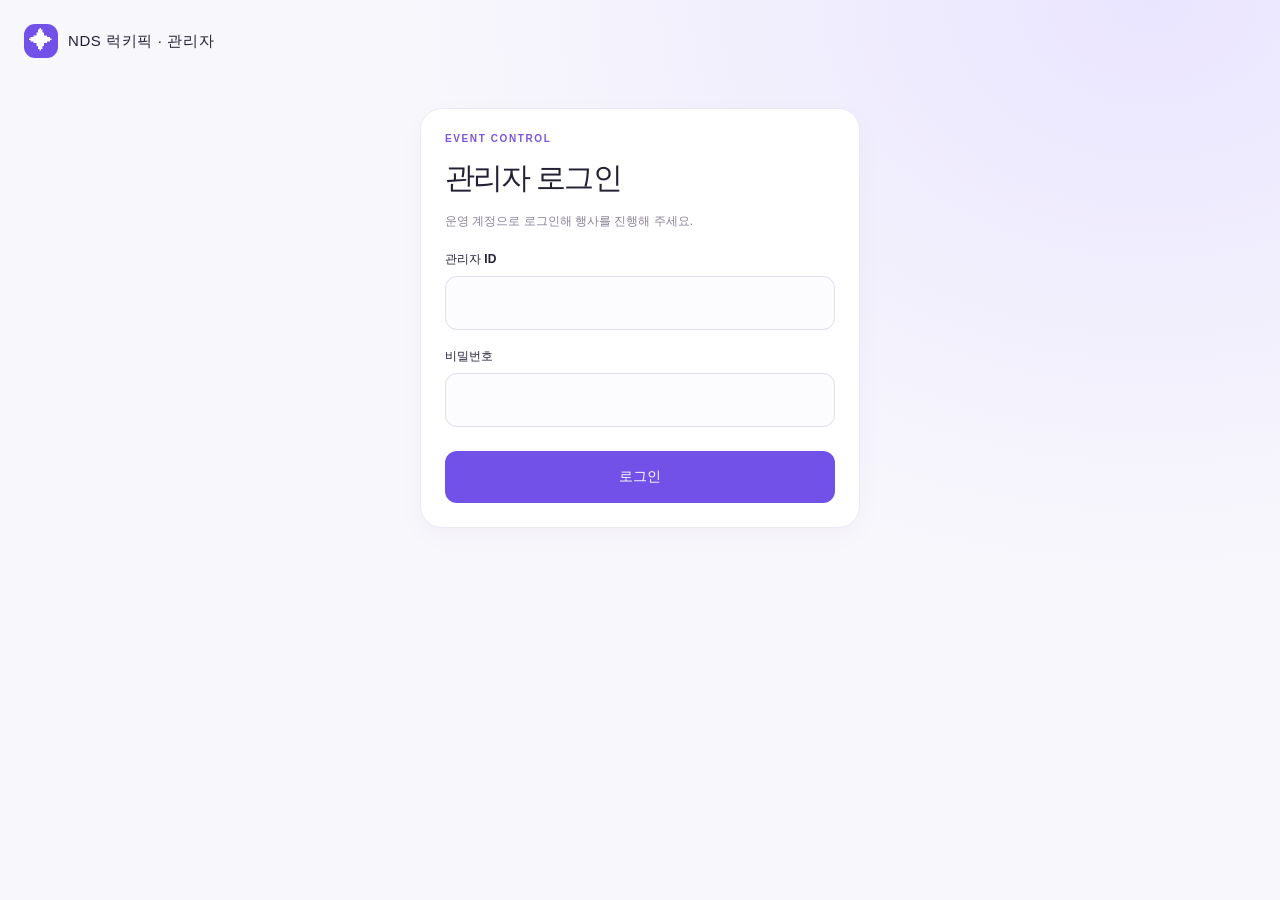
==== lucky-pick-admin/index.html @ d636180f "feat: replace absent winners with audited nonduplicate draws" ====
<!doctype html>
<html lang="ko"><head><meta charset="utf-8"><meta name="viewport" content="width=device-width,initial-scale=1"><title>NDS 럭키픽 · 관리자</title><link rel="stylesheet" href="../styles/nds-lucky-100.css"><link rel="stylesheet" href="../styles/nds-lucky-100-admin.css?v=20261013-replacement"><script type="module" src="../scripts/nds-lucky-100-admin.js?v=20261013-replacement"></script></head>
<body><main class="admin-shell">
<header class="admin-header"><div class="brand"><span class="brand-icon">✦</span><span>NDS <strong>럭키픽</strong> · 관리자</span></div><button id="logout" class="secondary" hidden>로그아웃</button></header>
<p id="message" class="message" role="status" aria-live="polite"></p>
<section id="loginPanel" class="card login"><p class="eyebrow">EVENT CONTROL</p><h1>관리자 로그인</h1><p class="help">운영 계정으로 로그인해 행사를 진행해 주세요.</p><form id="loginForm"><label for="adminId">관리자 ID</label><input id="adminId" autocomplete="username" required><label for="password">비밀번호</label><input id="password" type="password" autocomplete="current-password" required><button class="primary" type="submit">로그인</button></form></section>
<div id="dashboard" hidden>
<section class="card setup event-picker"><div class="section-top"><h2>행사 선택</h2><button id="openCreate" class="secondary" type="button">+ 새 행사 생성</button></div><form id="loadForm"><label for="eventInput">행사 선택 · 상태 · 생성일</label><div class="inline"><select id="eventInput" required><option value="">로그인 후 행사를 선택해 주세요</option></select><button id="refreshEvents" class="secondary" type="button">목록 갱신</button><button class="secondary" type="submit">불러오기</button></div></form></section>
<div id="eventPanel" hidden>
<section class="card"><div class="section-top"><div><p class="eyebrow">LIVE EVENT</p><h1 id="eventTitle"></h1></div><span id="status" class="badge"></span></div><div class="metrics"><span><strong id="participantCount">0</strong> / <span id="maxSlots">100</span>명 참가</span><span id="closedInfo"></span></div><label for="entryLink">참가자 공유 링크</label><div class="inline"><input id="entryLink" readonly><button id="copyLink" class="secondary">복사</button></div><p class="help">참가 링크를 QR 코드로 공유해 주세요. 접수 마감 후 수정·삭제는 불가능합니다.</p><div class="actions"><button id="refresh" class="secondary">새로고침</button><button id="close" class="danger">접수 마감</button><form id="addSlotsForm" class="inline slot-add"><label for="addSlotsInput">칸 추가</label><input id="addSlotsInput" type="number" min="1" max="148" step="1" value="2" required><button id="addSlotsButton" class="secondary" type="submit">추가</button></form><label for="winnerCount">당첨 인원</label><select id="winnerCount"><option value="1">1명</option><option value="2" selected>2명</option><option value="3">3명</option><option value="4">4명</option><option value="5">5명</option><option value="6">6명</option><option value="7">7명</option><option value="8">8명</option><option value="9">9명</option><option value="10">10명</option></select><button id="draw" class="primary">추첨 시작</button><button id="finish" class="secondary">행사 종료</button><button id="csv" class="secondary">결과 CSV</button><button id="presentation" class="secondary">발표 모드</button></div></section>
<section id="stage" class="card stage"><div class="section-top"><h2>행운의 번호판</h2><button id="exitPresentation" class="secondary" hidden>발표 모드 닫기</button></div><p class="help stage-help">접수 중: 등록된 번호의 X로 삭제 · 번호 클릭으로 이름 수정 · 빈 번호 더블클릭으로 등록</p><div class="actions reveal-controls"><label for="stageWinnerCount">당첨 인원</label><select id="stageWinnerCount"><option value="1">1명</option><option value="2" selected>2명</option><option value="3">3명</option><option value="4">4명</option><option value="5">5명</option><option value="6">6명</option><option value="7">7명</option><option value="8">8명</option><option value="9">9명</option><option value="10">10명</option></select><button id="stageDraw" class="primary" type="button">추첨 시작</button><button id="nextWinner" class="primary" type="button">다음 당첨자 공개</button><span id="revealProgress"></span></div><p id="stageMessage" class="message" role="status"></p><div id="board" class="admin-board" role="group" aria-label="참가자 번호판"></div><form id="seedForm" class="test-tools"><label for="testCount">테스트 참가자 넣기</label><div class="inline"><input id="testCount" type="number" min="1" max="100" step="1" value="40" required aria-describedby="testHelp"><button id="seedButton" class="secondary" type="submit">넣기</button></div><p id="testHelp" class="help">1~100명 · 빈 번호에 중복 없는 세 글자 이름을 무작위로 등록합니다. 실제 추첨 대상에 포함됩니다.</p><button id="testReopen" class="secondary" type="button" hidden>접수 재개</button></form><div id="announcement" class="announcement" role="status" aria-live="polite"></div><ol id="winners" class="winners"></ol><div id="winnerPopup" class="winner-popup" hidden role="dialog" aria-modal="true" aria-labelledby="popupTitle"><div class="winner-popup-card"><p id="popupTitle">행운의 주인공은?</p><div id="popupNumber" class="popup-number"></div><h2 id="popupName"></h2><p id="popupProgress"></p><div class="actions"><button id="popupNext" class="primary" type="button">다음 당첨자 공개</button><button id="popupClose" class="secondary" type="button">번호판 보기</button></div></div></div></section>
</div></div>
<dialog id="createDialog" aria-labelledby="createHeading"><h2 id="createHeading">새 행사 생성</h2><p class="help">행사 이름과 초기 칸 수를 설정해 주세요. 생성 후 새 행사가 자동 선택됩니다.</p><form id="createForm"><label for="initialSlots">초기 칸 수 (2~150)</label><input id="initialSlots" type="number" min="2" max="150" step="1" value="100" required><label for="titleInput">새 행사 이름</label><div class="inline"><input id="titleInput" maxlength="120" placeholder="NDS 럭키픽" required><button class="primary" type="submit">행사 생성</button><button id="cancelCreate" class="secondary" type="button">취소</button></div></form><p id="createMessage" class="message" role="status"></p></dialog><dialog id="editDialog"><form id="editForm"><h2><span id="editSlot"></span>번 참가자</h2><label for="editName">이름</label><input id="editName" maxlength="30" required><p id="editMessage" class="message" role="status"></p><div class="actions"><button id="saveEdit" class="primary" type="submit">저장</button><button id="deleteParticipant" class="danger" type="button">등록 삭제</button><button id="cancelEdit" class="secondary" type="button">닫기</button></div></form></dialog>
<noscript>JavaScript를 활성화해 주세요.</noscript></main></body></html>
---- styles/nds-lucky-100.css ----
:root{font-family:Pretendard,-apple-system,BlinkMacSystemFont,"Segoe UI",sans-serif;color:#242135;background:#f8f7fc;font-synthesis:none}*{box-sizing:border-box}body{margin:0;background:radial-gradient(ellipse at 90% 0%,#eae5ff 0,transparent 45%),#f8f7fc;min-height:100vh}button,input{font:inherit}button{cursor:pointer}button:disabled{cursor:default;opacity:.5}[hidden]{display:none!important}.shell{max-width:520px;margin:auto;padding:28px 20px 32px}.brand{display:flex;align-items:center;gap:10px;font-size:15px;letter-spacing:.04em}.brand-icon{display:grid;place-items:center;width:34px;height:34px;background:#7151e8;border-radius:11px;color:white;font-size:24px}.intro{padding:38px 0 24px}.eyebrow{font-size:10px;font-weight:800;letter-spacing:.16em;color:#7956da;margin:0 0 14px}h1{font-size:36px;line-height:1.3;letter-spacing:-.06em;margin:0 0 14px}.intro>p:last-child{font-size:14px;color:#777185;line-height:1.7;margin:0}.card{background:white;border:1px solid #ece9f4;border-radius:22px;padding:24px;margin-bottom:16px;box-shadow:0 8px 28px #3e286308}.step{font-size:10px;letter-spacing:.09em;font-weight:800;color:#7956da;margin-bottom:14px}.step span{letter-spacing:0;color:#9992a5;margin-left:8px}h2{font-size:21px;letter-spacing:-.04em;margin:0 0 24px}label{display:block;font-size:12px;font-weight:700;margin-bottom:8px}input{width:100%;min-height:54px;padding:14px 16px;border:1px solid #e2ddeb;border-radius:12px;background:#fcfbfe;font-size:16px;color:#242135}input::placeholder{color:#aaa4b5}input:focus{outline:3px solid #e9e0ff;border-color:#8766e9}.help{color:#8a8296;font-size:12px;line-height:1.7;margin:10px 0 20px}.primary{display:flex;align-items:center;justify-content:center;gap:20px;width:100%;min-height:52px;border:0;border-radius:12px;background:#7151e8;color:white;font-size:14px;font-weight:700}.primary:hover:enabled{background:#6040d4}button:focus-visible{outline:3px solid #bba8ff;outline-offset:3px}.message{font-size:13px;line-height:1.7;margin:12px 0 0;color:#b84255;overflow-wrap:anywhere}.message:empty{display:none}.section-top{display:flex;justify-content:space-between;align-items:start;gap:8px}.section-top h2{font-size:19px;margin-bottom:6px}.badge{white-space:nowrap;background:#f2edff;color:#7151e8;border-radius:20px;padding:6px 9px;font-size:10px;font-weight:700}.legend{display:flex;gap:12px;margin:18px 0 12px;font-size:10px;color:#8a8296}.legend span{display:flex;align-items:center;gap:5px}.legend i{width:9px;height:9px;background:#faf8ff;border:1px solid #ddd5ee;border-radius:3px}.legend .occupied{background:#e9e7ef;border-color:#e9e7ef}.legend .selected{background:#7151e8;border-color:#7151e8}.board{display:grid;grid-template-columns:repeat(10,minmax(0,1fr));gap:5px}.slot{aspect-ratio:1;border:1px solid #e7e1f2;border-radius:7px;padding:0;background:#faf8ff;color:#655877;font-size:11px;font-weight:650;min-width:0}.slot:disabled{background:#edeaf2;color:#a9a2b2;opacity:1}.slot[aria-pressed=true]{background:#7151e8;color:white;border-color:#7151e8}.selection{font-size:13px;text-align:center;color:#7151e8;min-height:20px;margin:20px 0 14px}.center{text-align:center}.card>.help:last-child{margin-bottom:0}.result{text-align:center;padding:32px 24px}.result-icon{font-size:36px;color:#7151e8}.result h2{margin:14px 0}.result>p{font-size:14px;color:#777185}.own-slot{font-size:80px;line-height:1.2;font-weight:800;letter-spacing:-.06em;color:#7151e8;margin:20px 0}footer{text-align:center;font-size:11px;line-height:1.9;color:#a49daf;padding:14px 0}footer span{font-size:9px;letter-spacing:.12em}@media(max-width:360px){.shell{padding:22px 14px}.card{padding:20px 16px}.board{gap:3px}.slot{font-size:10px;border-radius:5px}h1{font-size:32px}}
/* Strong contrast between available, occupied and selected participant slots. */
.slot:not(:disabled){background:#d0f5df;border:2px solid #29945e;color:#115c36;font-weight:800;box-shadow:0 2px 4px #16653415}
.slot:not(:disabled):hover{background:#b5edcc;border-color:#156f41}
.slot:disabled{background:#edeef2;border:1px solid #d9dce4;color:#9299a8;box-shadow:none;font-weight:500}
.slot[aria-pressed=true]:not(:disabled){background:#6840dd;border:2px solid #4724ae;color:#fff;box-shadow:0 0 0 2px #d9cdfd}
.legend{color:#625d70;font-size:11px;font-weight:650;gap:16px}
.legend i{width:12px;height:12px;background:#d0f5df;border:2px solid #29945e}
.legend .occupied{background:#edeef2;border:1px solid #d9dce4}
.legend .selected{background:#6840dd;border:2px solid #4724ae}
---- styles/nds-lucky-100-admin.css ----
.admin-shell{max-width:1280px;margin:auto;padding:24px}.admin-header{display:flex;justify-content:space-between;align-items:center;margin-bottom:24px;gap:12px}.login{max-width:440px;margin:50px auto}.login h1{font-size:30px}.login label{margin-top:18px}.login .primary{margin-top:24px}.secondary,.danger,select{border:1px solid #e2ddeb;border-radius:10px;min-height:42px;padding:10px 16px;background:#f8f5ff;color:#5b467b;font-weight:650;white-space:nowrap}.danger{background:#fff0f1;color:#b84255;border-color:#f4c9d0}.setup{display:grid;grid-template-columns:1fr 1fr;gap:24px}.inline{display:flex;gap:10px}.inline input{min-width:0}.inline button{flex-shrink:0}.metrics{display:flex;justify-content:space-between;gap:12px;flex-wrap:wrap;margin:10px 0 24px;color:#8a8296;font-size:13px}.metrics strong{font-size:30px;color:#7151e8}.actions{display:flex;align-items:center;gap:10px;flex-wrap:wrap}.actions .primary{width:auto;min-height:42px;padding:10px 20px}.actions label{margin:0 0 0 10px}.admin-board{display:grid;grid-template-columns:repeat(10,minmax(0,1fr));gap:8px}.admin-slot{min-width:0;min-height:64px;padding:8px 4px;border:1px solid #ece6f5;border-radius:10px;background:#faf9fc;color:#b4adbf}.admin-slot strong{display:block;font-size:20px}.admin-slot span{display:block;font-size:12px;margin-top:4px;overflow-wrap:anywhere}.admin-slot.filled{background:#f0eaff;color:#594580}.admin-slot:disabled{opacity:1}.admin-slot.winner{background:#7151e8;color:white;border-color:#7151e8}.admin-slot.highlight{outline:3px solid #eeb94e;box-shadow:0 0 24px #f6ce6f}.announcement{text-align:center;font-size:32px;color:#7151e8;font-weight:800;margin:22px 0;min-height:40px}.winners{display:flex;justify-content:center;gap:16px;padding:0;list-style:none;flex-wrap:wrap}.winners li{background:#f4efff;padding:16px 24px;border-radius:14px;text-align:center;line-height:1.8}.winners strong{display:block;font-size:24px;color:#7151e8}dialog{width:min(420px,90vw);border:1px solid #e2ddeb;border-radius:20px;padding:24px}dialog::backdrop{background:#24213566}dialog .actions{margin-top:20px}body.presenting{overflow:hidden}body.presenting .stage{position:fixed;inset:0;z-index:5;margin:0;border-radius:0;overflow:auto;display:flex;flex-direction:column;padding:2vh 4vw;background:#f8f7fc}body.presenting .stage-help{display:none}body.presenting .admin-board{flex:1;min-height:0;gap:1vh}body.presenting .admin-slot{min-height:0}body.presenting .announcement{margin:1vh 0}body.presenting .winners{margin:1vh 0}@media(max-width:700px){.admin-shell{padding:16px}.setup{grid-template-columns:1fr}.card{padding:18px}.admin-board{gap:3px}.admin-slot{min-height:48px;border-radius:5px}.admin-slot strong{font-size:14px}.admin-slot span{font-size:9px}.announcement{font-size:22px}.section-top h1{font-size:26px}.inline button{padding:8px}body.presenting .stage{padding:16px}}@media(prefers-reduced-motion:reduce){.admin-slot.highlight{box-shadow:none}}
.test-tools{margin-top:24px;padding-top:20px;border-top:1px solid #ece6f5;max-width:440px}.test-tools input{max-width:180px}body.presenting .test-tools{display:none}
.reveal-controls{margin:0 0 16px}.reveal-controls span{color:#8a8296;font-size:14px}.winner-popup{position:fixed;inset:0;z-index:20;display:grid;place-items:center;background:rgba(25,16,49,.84);backdrop-filter:blur(8px);padding:24px}.winner-popup-card{width:min(680px,90vw);background:radial-gradient(circle at top,#f6eeff,#fff 70%);border:2px solid #c8aaf7;border-radius:32px;text-align:center;padding:40px;box-shadow:0 0 100px #a774f055}.winner-popup-card>p:first-child{color:#7151e8;font-size:24px;font-weight:800}.popup-number{font-size:clamp(80px,15vw,170px);line-height:1.2;font-weight:900;color:#7151e8;font-variant-numeric:tabular-nums}.winner-popup-card h2{font-size:clamp(28px,5vw,52px);margin:16px 0}.winner-popup-card .actions{justify-content:center}.celebrate .winner-popup-card{border-color:#e7bb53;box-shadow:0 0 100px #f7d66a70;animation:winner-pop .6s ease-out}.celebrate .popup-number{color:#9d6909}@keyframes winner-pop{from{transform:scale(.88);opacity:.5}to{transform:scale(1);opacity:1}}@media(prefers-reduced-motion:reduce){.celebrate .winner-popup-card{animation:none}}body.presenting .reveal-controls{flex-shrink:0}body.presenting .stageMessage{flex-shrink:0}
.admin-slot{position:relative;padding:0}.slot-main{width:100%;height:100%;min-height:64px;border:0;background:transparent;color:inherit;padding:8px 4px;border-radius:inherit}.slot-main:disabled{opacity:1}.slot-delete{position:absolute;right:3px;top:3px;width:22px;height:22px;border:0;border-radius:50%;background:#fff;color:#b84255;padding:0;font-size:18px;opacity:0;pointer-events:none}.admin-slot:hover .slot-delete,.admin-slot:focus-within .slot-delete{opacity:1;pointer-events:auto}.slot-input{position:absolute;inset:0;width:100%;height:100%;min-height:0;padding:4px;font-size:13px;text-align:center;z-index:2}.slot-main:focus-visible{outline:3px solid #bba8ff}@media(hover:none){.slot-delete{opacity:1;pointer-events:auto}}@media(max-width:700px){.slot-main{min-height:48px}}
/* Presentation tiles keep both lines inside the available row height. */
body.presenting .admin-board {
  grid-template-rows: repeat(10, minmax(44px, 1fr));
  min-height: calc(440px + 9vh);
}
body.presenting .admin-slot {
  overflow: hidden;
  min-height: 0;
}
body.presenting .slot-main {
  min-height: 0;
  height: 100%;
  padding: 3px 6px;
  display: flex;
  flex-direction: column;
  align-items: center;
  justify-content: center;
  gap: 2px;
  overflow: hidden;
}
body.presenting .admin-slot strong {
  font-size: clamp(12px, 1.5vh, 16px);
  line-height: 1.1;
  flex-shrink: 0;
}
body.presenting .admin-slot span {
  width: 100%;
  margin-top: 0;
  font-size: clamp(12px, 1.7vh, 18px);
  font-weight: 650;
  line-height: 1.2;
  white-space: nowrap;
  overflow: hidden;
  text-overflow: ellipsis;
  overflow-wrap: normal;
  flex-shrink: 0;
}
body.presenting .stage > .section-top,
body.presenting .announcement,
body.presenting .winners {
  flex-shrink: 0;
}
.slot-add{align-items:center}.slot-add input{width:78px;min-height:42px}.slot-add label{white-space:nowrap}body.presenting .admin-board{grid-template-rows:repeat(var(--board-rows,10),minmax(44px,1fr));min-height:calc(var(--board-rows,10)*44px + (var(--board-rows,10) - 1)*1vh)}
.setup select{width:100%;min-width:0;white-space:normal}.setup #loadForm .inline{flex-wrap:wrap}.setup #eventInput{flex-basis:100%}
.event-picker{display:block}.event-picker .section-top{align-items:center;margin-bottom:16px}.event-picker h2{margin:0}.event-picker #loadForm .inline{flex-wrap:nowrap}.event-picker #eventInput{flex:1;flex-basis:auto}#createDialog{width:min(520px,92vw)}#createDialog label{margin-top:16px}#createDialog .inline{flex-wrap:wrap}#createDialog #titleInput{flex-basis:100%}#createDialog .primary{width:auto;min-height:42px;padding:10px 18px}@media(max-width:600px){.event-picker #loadForm .inline{flex-wrap:wrap}.event-picker #eventInput{flex-basis:100%}}
.celebration-layer{position:absolute;inset:0;overflow:hidden;pointer-events:none;z-index:1}.winner-popup-card{position:relative;z-index:2}.confetti-piece{position:absolute;left:var(--start);top:65%;width:9px;height:15px;background:var(--color);border-radius:2px;opacity:0;animation:confetti-launch 3.4s cubic-bezier(.15,.5,.4,1) var(--delay) forwards}.confetti-piece:nth-child(3n){width:8px;height:8px;border-radius:50%}.firework-burst{position:absolute}.firework-spark{position:absolute;width:5px;height:5px;background:var(--color);border-radius:50%;box-shadow:0 0 8px var(--color);opacity:0;animation:firework-pop 1.3s ease-out var(--delay) forwards}@keyframes confetti-launch{0%{opacity:1;transform:translate(0,0) rotate(0)}30%{opacity:1;transform:translate(calc(var(--flight)*.55),var(--rise)) rotate(calc(var(--spin)*.4))}80%{opacity:1}100%{opacity:0;transform:translate(var(--flight),50vh) rotate(var(--spin))}}@keyframes firework-pop{0%{opacity:1;transform:translate(0,0) scale(1)}70%{opacity:.9}100%{opacity:0;transform:translate(var(--x),var(--y)) scale(.2)}}@media(prefers-reduced-motion:reduce){.celebration-layer{display:none}}
.winners .replace-winner{display:block;margin:10px auto 0;font-size:12px;padding:6px 10px;min-height:34px}.absent-winner{opacity:.6}.absent-winner small{display:block;margin-top:6px;color:#a34458}.absent-winner strong{text-decoration:line-through}
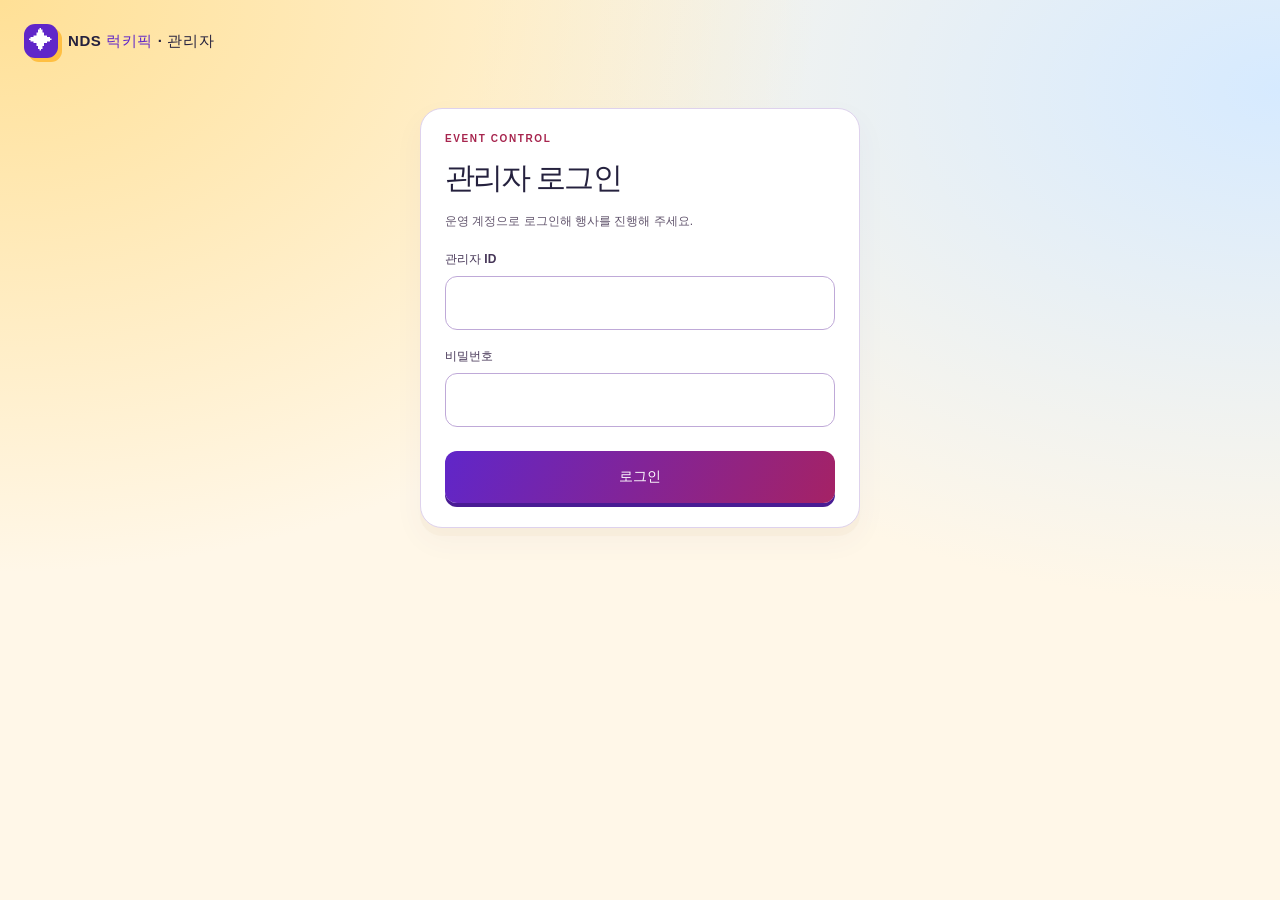
==== commit 80097ea2: "style: add vibrant festival palette to Lucky Pick" ====
--- a/lucky-pick-admin/index.html
+++ b/lucky-pick-admin/index.html
@@ -1,5 +1,5 @@
 <!doctype html>
-<html lang="ko"><head><meta charset="utf-8"><meta name="viewport" content="width=device-width,initial-scale=1"><title>NDS 럭키픽 · 관리자</title><link rel="stylesheet" href="../styles/nds-lucky-100.css"><link rel="stylesheet" href="../styles/nds-lucky-100-admin.css?v=20261013-replacement"><script type="module" src="../scripts/nds-lucky-100-admin.js?v=20261013-replacement"></script></head>
+<html lang="ko"><head><meta charset="utf-8"><meta name="viewport" content="width=device-width,initial-scale=1"><title>NDS 럭키픽 · 관리자</title><link rel="stylesheet" href="../styles/nds-lucky-100.css"><link rel="stylesheet" href="../styles/nds-lucky-100-admin.css?v=20261013-replacement"><link rel="stylesheet" href="../styles/lucky-pick-festival.css?v=20261028"><script type="module" src="../scripts/nds-lucky-100-admin.js?v=20261013-replacement"></script></head>
 <body><main class="admin-shell">
 <header class="admin-header"><div class="brand"><span class="brand-icon">✦</span><span>NDS <strong>럭키픽</strong> · 관리자</span></div><button id="logout" class="secondary" hidden>로그아웃</button></header>
 <p id="message" class="message" role="status" aria-live="polite"></p>
--- a/styles/nds-lucky-100.css
+++ b/styles/nds-lucky-100.css
@@ -8,3 +8,4 @@
 .legend i{width:12px;height:12px;background:#d0f5df;border:2px solid #29945e}
 .legend .occupied{background:#edeef2;border:1px solid #d9dce4}
 .legend .selected{background:#6840dd;border:2px solid #4724ae}
+.result.is-winner{border-color:#e6c46b;background:linear-gradient(145deg,#fffdf4,#fff8dc)}.result.is-winner .result-icon,.result.is-winner .own-slot{color:#9b6b0a}.result.is-winner h2{color:#795306}
--- a/styles/lucky-pick-festival.css
+++ b/styles/lucky-pick-festival.css
@@ -0,0 +1,90 @@
+/* Festival theme. Kept separate so this visual change can be reverted independently. */
+:root {
+  color: #25213e;
+  background: #fff7e8;
+  --festival-purple: #6026c9;
+  --festival-coral: #c12d50;
+  --festival-ink: #25213e;
+}
+body {
+  background:
+    radial-gradient(ellipse at 0% 0%, #ffe096 0, transparent 45%),
+    radial-gradient(ellipse at 100% 10%, #d6eaff 0, transparent 45%),
+    #fff7e8;
+}
+.brand { color: var(--festival-ink); font-weight: 700; }
+.brand-icon {
+  color: #fff;
+  background: var(--festival-purple);
+  box-shadow: 4px 4px 0 #ffbf42;
+}
+.brand strong { color: var(--festival-purple); }
+.intro > p:last-child { color: #514565; font-weight: 650; }
+.card {
+  border-color: #ded2ed;
+  box-shadow: 0 8px 0 #efdfc744, 0 12px 30px #56367b0c;
+}
+.step, .eyebrow { color: #a7254e; }
+.step span, .help, .metrics, footer { color: #62556d; }
+label { color: #463657; }
+input, select, .secondary {
+  color: #493366;
+  background: #fff;
+  border-color: #bfa9d8;
+}
+input::placeholder { color: #756880; }
+input:focus, select:focus {
+  border-color: var(--festival-purple);
+  outline: 3px solid #dfcdff;
+}
+.primary {
+  background: linear-gradient(115deg, #6026c9, #a52265);
+  color: #fff;
+  box-shadow: 0 4px 0 #491c94;
+}
+.primary:hover:enabled { background: #5420b3; }
+.primary:disabled { box-shadow: none; opacity: .5; }
+.secondary { background: #f0e7ff; border-color: #be9be9; }
+.secondary:hover:enabled { background: #e5d5ff; }
+.danger { background: #ffe0df; border-color: #eb9297; color: #a5203d; }
+.badge { background: #ffe09a; color: #65420d; font-size: 12px; }
+.slot:not(:disabled) {
+  background: #b8efd4;
+  border-color: #19734c;
+  color: #114d35;
+  box-shadow: 0 2px 0 #19734c30;
+}
+.slot:not(:disabled):hover { background: #94e4bb; border-color: #105f3c; }
+.slot:disabled { background: #e5e8ee; border-color: #c7ccd5; color: #737b89; box-shadow: none; }
+.slot[aria-pressed=true]:not(:disabled) {
+  color: #fff;
+  background: var(--festival-purple);
+  border-color: #421798;
+  box-shadow: 0 0 0 2px #ffcf5b;
+}
+.legend { color: #4d415f; }
+.legend i { background: #b8efd4; border-color: #19734c; }
+.legend .occupied { background: #e5e8ee; border-color: #c7ccd5; }
+.legend .selected { background: var(--festival-purple); border-color: #421798; }
+.selection, .own-slot, .result-icon, .metrics strong, .announcement { color: var(--festival-purple); }
+.message { color: #a5203d; }
+.result { background: linear-gradient(145deg, #fff, #f4ecff); }
+.result > p { color: #62556d; }
+.result.is-winner { background: linear-gradient(145deg, #fff9dd, #ffe8a5); border-color: #ca951d; }
+.result.is-winner h2, .result.is-winner .own-slot, .result.is-winner .result-icon { color: #80500c; }
+.admin-slot { border-color: #d5c8e3; background: #f0f1f5; color: #747180; }
+.admin-slot.filled { background: #dceeff; border-color: #91b8e5; color: #264c79; }
+.admin-slot.winner { background: var(--festival-purple); border-color: #491c94; color: #fff; }
+.admin-slot.highlight { outline-color: #ef9b13; box-shadow: 0 0 24px #ffc13e; }
+.winners li { background: #fff0c5; border: 1px solid #e5b344; }
+.winners strong { color: #67400a; }
+.absent-winner { background: #ecebf0 !important; border-color: #c9c5d1 !important; }
+body.presenting .stage {
+  background: radial-gradient(ellipse at 100% 0, #e9e0ff, transparent 55%), #fffbf1;
+}
+.winner-popup { background: #21123de6; }
+.winner-popup-card { background: radial-gradient(circle at top, #f2e5ff, #fff 70%); border-color: #ae79ef; }
+.celebrate .winner-popup-card { background: radial-gradient(circle at top, #ffe49a, #fff9e8 70%); }
+@media (forced-colors: active) {
+  .slot[aria-pressed=true]:not(:disabled), .admin-slot.winner { outline: 3px solid Highlight; }
+}
